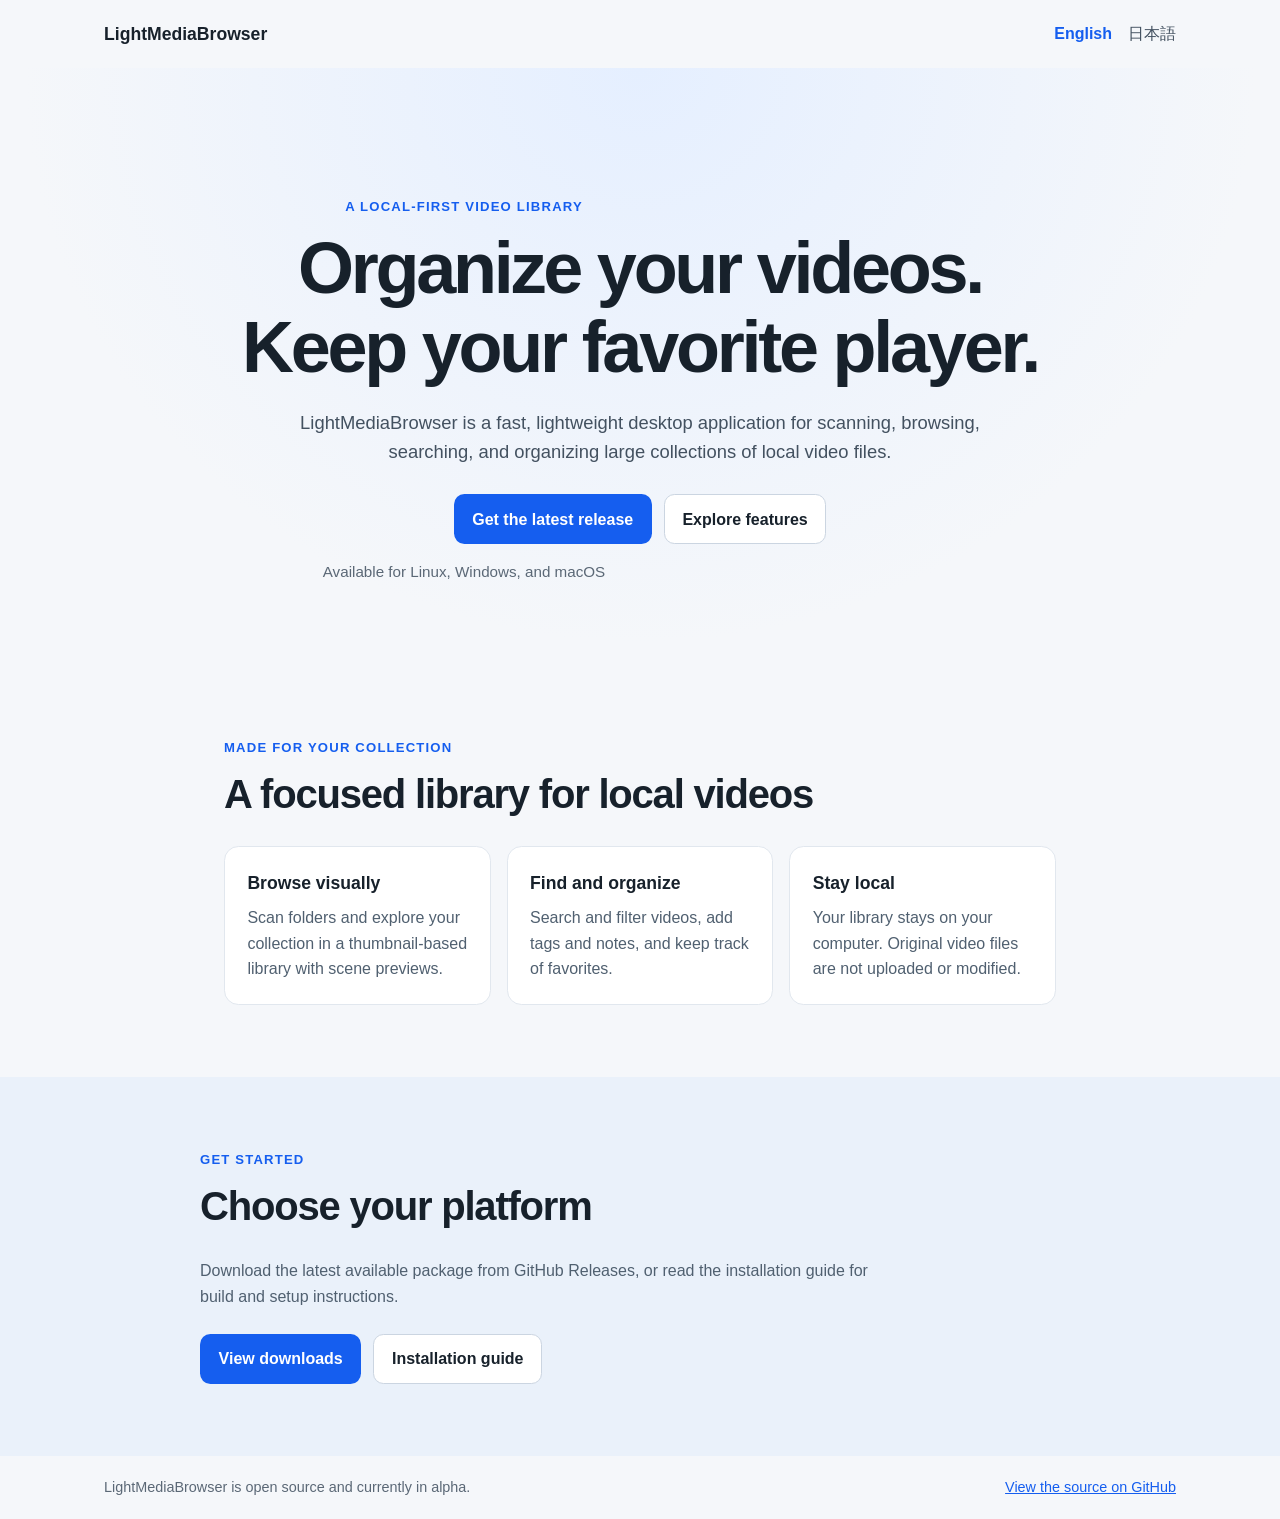
==== site/index.html @ 2c52fae6 "sitemap push" ====
<!doctype html>
<html lang="en">
<head>
  <meta charset="utf-8">
  <meta name="viewport" content="width=device-width, initial-scale=1">
  <title>LightMediaBrowser — Local Video Library Manager</title>
  <meta name="description" content="Organize and browse large collections of local videos with LightMediaBrowser, a fast, lightweight desktop library for Windows, macOS, and Linux.">
  <meta name="robots" content="index, follow">
  <link rel="canonical" href="https://samejima-yasu-dev.github.io/lightmediabrowser/">
  <link rel="alternate" hreflang="en" href="https://samejima-yasu-dev.github.io/lightmediabrowser/">
  <link rel="alternate" hreflang="ja" href="https://samejima-yasu-dev.github.io/lightmediabrowser/ja/">
  <link rel="alternate" hreflang="x-default" href="https://samejima-yasu-dev.github.io/lightmediabrowser/">
  <link rel="stylesheet" href="styles.css">
  <meta property="og:type" content="website">
  <meta property="og:site_name" content="LightMediaBrowser">
  <meta property="og:title" content="LightMediaBrowser — Local Video Library Manager">
  <meta property="og:description" content="A fast, lightweight desktop library for organizing and browsing local video collections.">
  <meta property="og:url" content="https://samejima-yasu-dev.github.io/lightmediabrowser/">
  <meta property="og:locale" content="en_US">
  <meta name="twitter:card" content="summary">
</head>
<body>
  <header class="site-header">
    <a class="brand" href="./">LightMediaBrowser</a>
    <nav aria-label="Language">
      <a href="./" aria-current="page">English</a>
      <a href="ja/">日本語</a>
    </nav>
  </header>

  <main>
    <section class="hero">
      <p class="eyebrow">A local-first video library</p>
      <h1>Organize your videos.<br>Keep your favorite player.</h1>
      <p class="intro">LightMediaBrowser is a fast, lightweight desktop application for scanning, browsing, searching, and organizing large collections of local video files.</p>
      <div class="actions">
        <a class="button button-primary" href="https://github.com/samejima-yasu-dev/lightmediabrowser/releases/latest">Get the latest release</a>
        <a class="button button-secondary" href="#features">Explore features</a>
      </div>
      <p class="platforms">Available for Linux, Windows, and macOS</p>
    </section>

    <section class="section" id="features">
      <p class="eyebrow">Made for your collection</p>
      <h2>A focused library for local videos</h2>
      <div class="feature-grid">
        <article class="feature-card">
          <h3>Browse visually</h3>
          <p>Scan folders and explore your collection in a thumbnail-based library with scene previews.</p>
        </article>
        <article class="feature-card">
          <h3>Find and organize</h3>
          <p>Search and filter videos, add tags and notes, and keep track of favorites.</p>
        </article>
        <article class="feature-card">
          <h3>Stay local</h3>
          <p>Your library stays on your computer. Original video files are not uploaded or modified.</p>
        </article>
      </div>
    </section>

    <section class="section download-section" id="downloads">
      <p class="eyebrow">Get started</p>
      <h2>Choose your platform</h2>
      <p>Download the latest available package from GitHub Releases, or read the installation guide for build and setup instructions.</p>
      <div class="actions">
        <a class="button button-primary" href="https://github.com/samejima-yasu-dev/lightmediabrowser/releases/latest">View downloads</a>
        <a class="button button-secondary" href="https://github.com/samejima-yasu-dev/lightmediabrowser/blob/main/README.md">Installation guide</a>
      </div>
    </section>
  </main>

  <footer class="site-footer">
    <p>LightMediaBrowser is open source and currently in alpha.</p>
    <a href="https://github.com/samejima-yasu-dev/lightmediabrowser">View the source on GitHub</a>
  </footer>
</body>
</html>
---- site/styles.css ----
:root {
  color-scheme: light;
  font-family: Inter, "Segoe UI", "Noto Sans", sans-serif;
  color: #17212b;
  background: #f5f7fa;
  font-synthesis: none;
  text-rendering: optimizeLegibility;
}

* {
  box-sizing: border-box;
}

body {
  min-width: 320px;
  margin: 0;
  line-height: 1.6;
}

a {
  color: #155eef;
}

a:focus-visible {
  outline: 3px solid #f59e0b;
  outline-offset: 3px;
}

.site-header,
.site-footer {
  display: flex;
  align-items: center;
  justify-content: space-between;
  gap: 1.5rem;
  max-width: 1120px;
  margin: 0 auto;
  padding: 1.25rem 1.5rem;
}

.brand {
  color: #17212b;
  font-size: 1.1rem;
  font-weight: 750;
  text-decoration: none;
}

nav {
  display: flex;
  gap: 1rem;
}

nav a {
  color: #435160;
  text-decoration: none;
}

nav a[aria-current="page"] {
  color: #155eef;
  font-weight: 700;
}

.hero {
  padding: clamp(4rem, 11vw, 8rem) 1.5rem 5rem;
  text-align: center;
  background: radial-gradient(ellipse at top, #e5efff 0, #f5f7fa 68%);
}

.hero > *,
.section {
  max-width: 880px;
  margin-right: auto;
  margin-left: auto;
}

.eyebrow {
  margin: 0 0 0.75rem;
  color: #155eef;
  font-size: 0.82rem;
  font-weight: 750;
  letter-spacing: 0.09em;
  text-transform: uppercase;
}

h1,
h2,
h3,
p {
  margin-top: 0;
}

h1 {
  margin-bottom: 1.25rem;
  font-size: clamp(2.4rem, 7vw, 4.5rem);
  line-height: 1.1;
  letter-spacing: -0.045em;
}

.intro {
  max-width: 680px;
  margin-bottom: 1.75rem;
  color: #435160;
  font-size: 1.15rem;
}

.actions {
  display: flex;
  flex-wrap: wrap;
  justify-content: center;
  gap: 0.75rem;
}

.button {
  display: inline-flex;
  min-height: 48px;
  align-items: center;
  justify-content: center;
  padding: 0.7rem 1.1rem;
  border: 1px solid transparent;
  border-radius: 0.65rem;
  font-weight: 700;
  text-decoration: none;
}

.button-primary {
  color: #fff;
  background: #155eef;
}

.button-primary:hover {
  background: #1049bc;
}

.button-secondary {
  border-color: #cbd5e1;
  color: #17212b;
  background: #fff;
}

.button-secondary:hover {
  background: #f0f4f8;
}

.platforms {
  margin: 1rem 0 0;
  color: #5b6876;
  font-size: 0.95rem;
}

.section {
  padding: 4.5rem 1.5rem;
}

.section h2 {
  margin-bottom: 1.75rem;
  font-size: clamp(1.8rem, 4vw, 2.5rem);
  line-height: 1.2;
  letter-spacing: -0.03em;
}

.feature-grid {
  display: grid;
  grid-template-columns: repeat(3, minmax(0, 1fr));
  gap: 1rem;
}

.feature-card {
  padding: 1.4rem;
  border: 1px solid #e1e7ee;
  border-radius: 0.9rem;
  background: #fff;
}

.feature-card h3 {
  margin-bottom: 0.5rem;
  font-size: 1.1rem;
}

.feature-card p,
.download-section > p:not(.eyebrow) {
  margin-bottom: 0;
  color: #506070;
}

.download-section {
  max-width: none;
  padding-right: max(1.5rem, calc((100% - 880px) / 2));
  padding-left: max(1.5rem, calc((100% - 880px) / 2));
  background: #eaf1fa;
}

.download-section > p:not(.eyebrow) {
  max-width: 680px;
  margin-bottom: 1.5rem;
}

.download-section .actions {
  justify-content: flex-start;
}

.site-footer {
  color: #5b6876;
  font-size: 0.9rem;
}

.site-footer p {
  margin: 0;
}

@media (max-width: 700px) {
  .feature-grid {
    grid-template-columns: 1fr;
  }

  .site-footer {
    align-items: flex-start;
    flex-direction: column;
    gap: 0.5rem;
  }
}
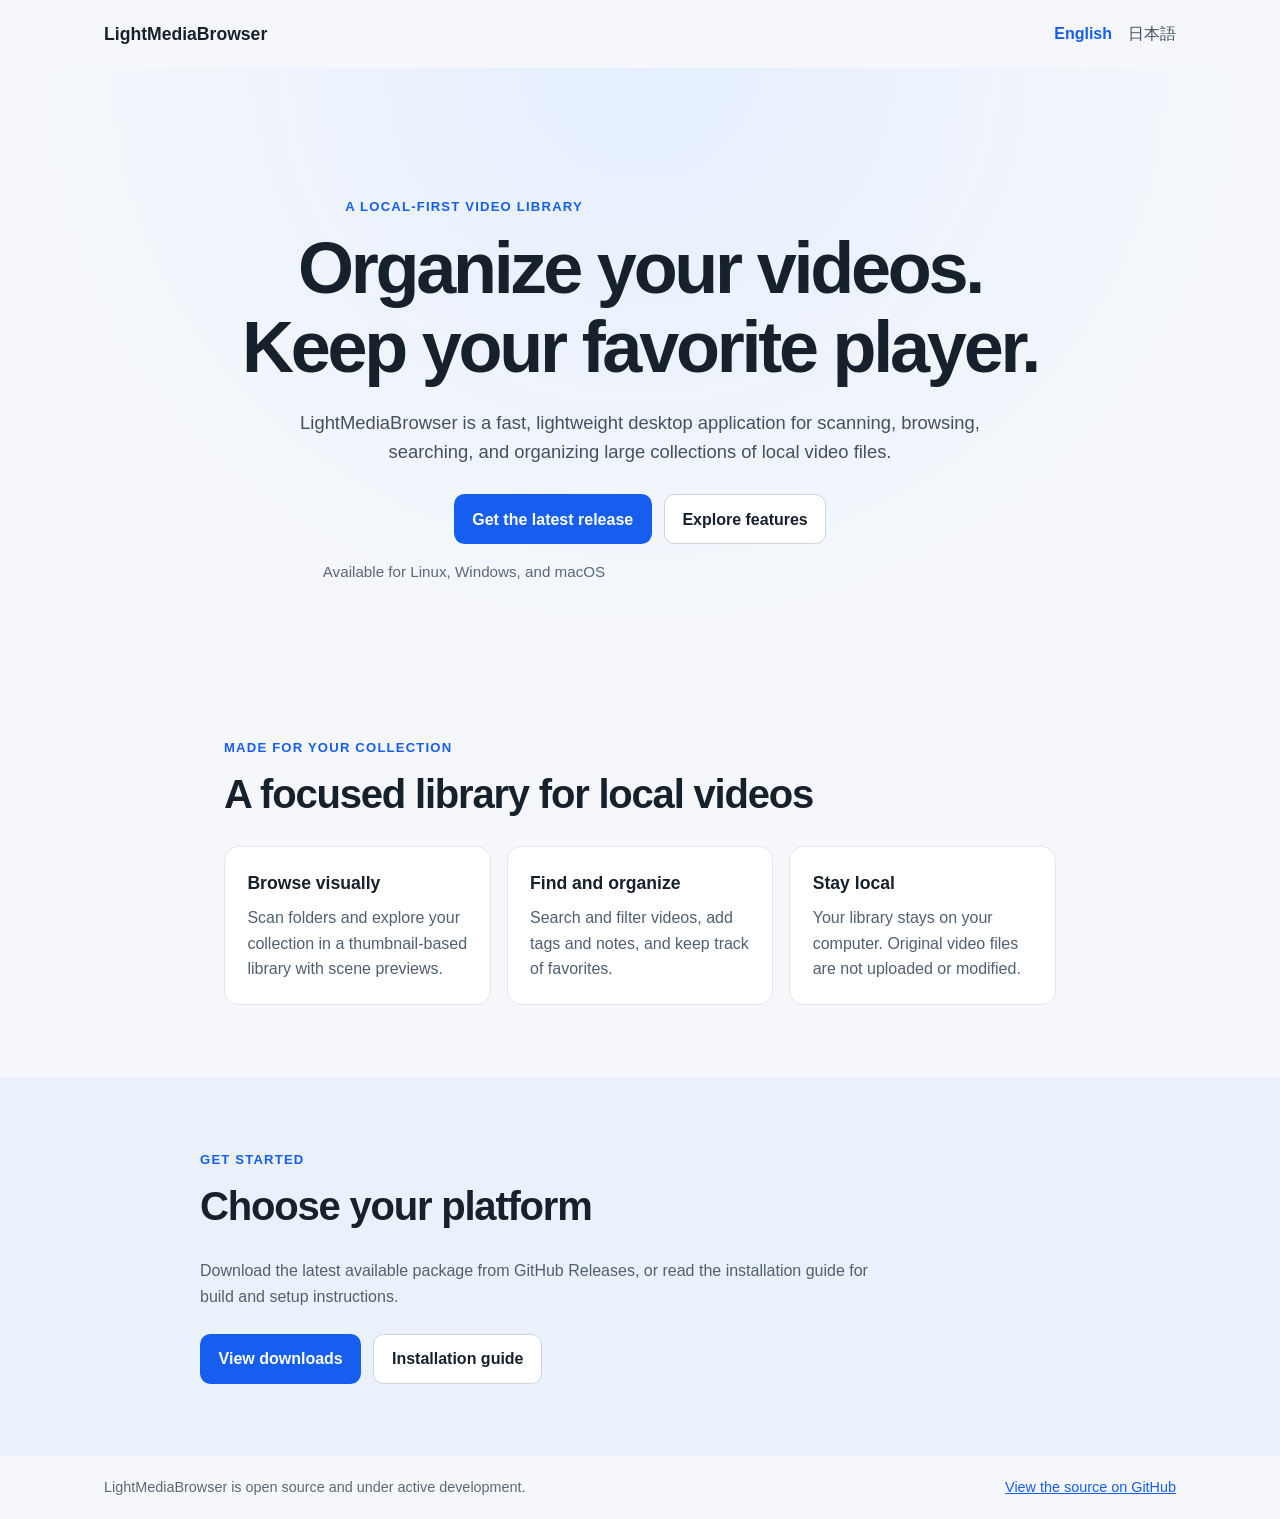
==== commit 3ed4c3e2: "Bump version to 0.0.14 Remove the alpha designation from the app and documentation.\n\nCo-authored-b" ====
--- a/site/index.html
+++ b/site/index.html
@@ -6,6 +6,7 @@
   <title>LightMediaBrowser — Local Video Library Manager</title>
   <meta name="description" content="Organize and browse large collections of local videos with LightMediaBrowser, a fast, lightweight desktop library for Windows, macOS, and Linux.">
   <meta name="robots" content="index, follow">
+  <meta name="google-site-verification" content="8EguGMjWNC47FoZWss8fMRLSnYU1-8W8dWh2PvhgjLw" />
   <link rel="canonical" href="https://samejima-yasu-dev.github.io/lightmediabrowser/">
   <link rel="alternate" hreflang="en" href="https://samejima-yasu-dev.github.io/lightmediabrowser/">
   <link rel="alternate" hreflang="ja" href="https://samejima-yasu-dev.github.io/lightmediabrowser/ja/">
@@ -71,7 +72,7 @@
   </main>
 
   <footer class="site-footer">
-    <p>LightMediaBrowser is open source and currently in alpha.</p>
+    <p>LightMediaBrowser is open source and under active development.</p>
     <a href="https://github.com/samejima-yasu-dev/lightmediabrowser">View the source on GitHub</a>
   </footer>
 </body>
